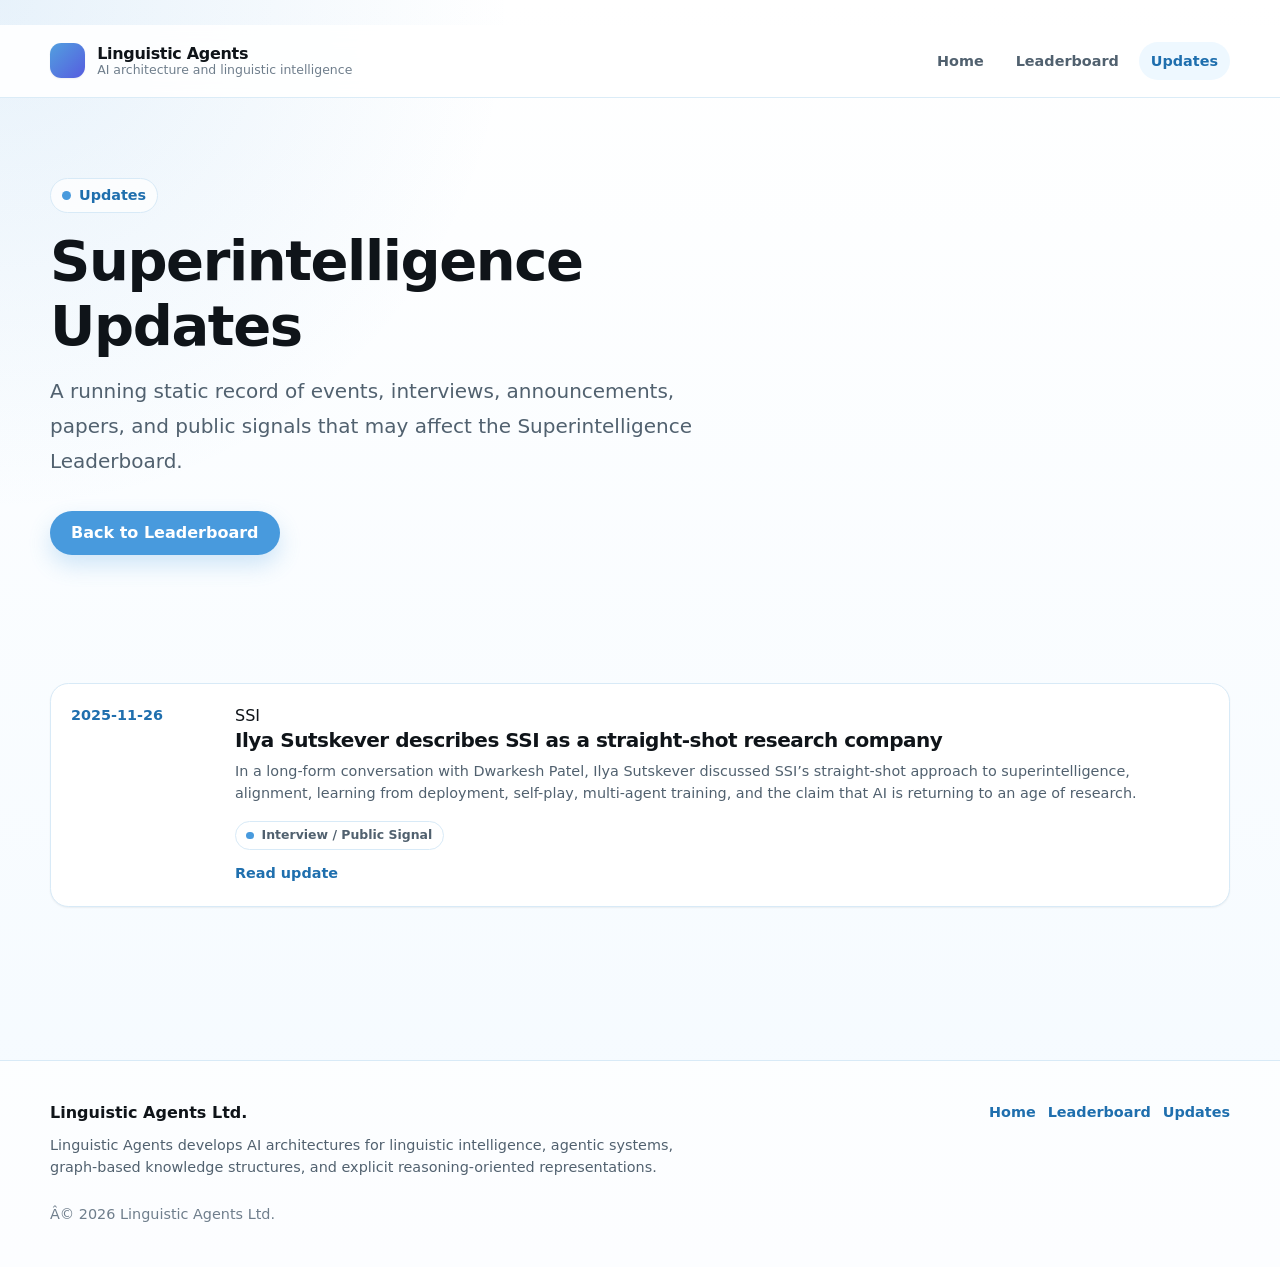
==== events/index.html @ d736c641 "Generate Superintelligence update pages" ====
﻿<!doctype html>
<html lang="en">
<head>
    <meta charset="utf-8">
  <meta name="viewport" content="width=device-width, initial-scale=1">
  <title>Superintelligence Updates | Linguistic Agents</title>
  <meta name="description" content="Updates that may affect the Superintelligence Leaderboard.">

  <link rel="stylesheet" href="../assets/css/tokens.css">
  <link rel="stylesheet" href="../assets/css/base.css">
  <link rel="stylesheet" href="../assets/css/components.css">
</head>
<body>
  <div class="la-page">
    ﻿<header class="la-site-header">
  <div class="la-wrap la-site-header-inner">
    <a class="la-brand" href="https://linguisticagents.com/" aria-label="Linguistic Agents home">
      <span class="la-brand-mark" aria-hidden="true"></span>
      <span class="la-brand-text">
        <span class="la-brand-name">Linguistic Agents</span>
        <span class="la-brand-subtitle">AI architecture and linguistic intelligence</span>
      </span>
    </a>

    <nav class="la-nav" aria-label="Main navigation">
      <a class="la-nav-link " href="https://linguisticagents.com/">Home</a>
      <a class="la-nav-link " href="https://linguisticagents.com/superintelligence-leaderboard.html">Leaderboard</a>
      <a class="la-nav-link la-nav-link-active" href="https://linguisticagents.com/events/">Updates</a>
    </nav>
  </div>
</header>


    <main>
      <section class="la-hero">
  <div class="la-wrap">
    <div class="la-kicker">
      <span class="la-kicker-dot" aria-hidden="true"></span>
      <span>Updates</span>
    </div>

    <h1 class="la-hero-title-wide">Superintelligence Updates</h1>

    <p class="la-hero-lede">
      A running static record of events, interviews, announcements, papers, and public signals
      that may affect the Superintelligence Leaderboard.
    </p>

    <div class="la-hero-actions">
      <a class="la-button la-button-primary" href="https://linguisticagents.com/superintelligence-leaderboard.html">
        Back to Leaderboard
      </a>
    </div>
  </div>
</section>

<section class="la-section">
  <div class="la-wrap">
    <div class="la-update-list">
      <article class="la-card lb-update-card la-update-card">
  <div>
    <div class="la-update-date">2025-11-26</div>
  </div>
  <div>
    <span class="lb-update-player">SSI</span>
    <h2 class="la-update-title">Ilya Sutskever describes SSI as a straight-shot research company</h2>
    <p class="la-update-summary">In a long-form conversation with Dwarkesh Patel, Ilya Sutskever discussed SSI’s straight-shot approach to superintelligence, alignment, learning from deployment, self-play, multi-agent training, and the claim that AI is returning to an age of research.</p>
    <div class="la-badge-row" style="margin-top: 1rem;">
      <span class="la-badge" data-accent="blue">Interview / Public Signal</span>
    </div>
    <a class="la-update-link" href="2025-11-26-ilya-sutskever-dwarkesh-ssi.html">Read update</a>
  </div>
</article>
    </div>
  </div>
</section>
    </main>

    ﻿<footer class="la-site-footer">
  <div class="la-wrap la-footer-inner">
    <div>
      <div class="la-footer-title">Linguistic Agents Ltd.</div>
      <p class="la-footer-text">
        Linguistic Agents develops AI architectures for linguistic intelligence,
        agentic systems, graph-based knowledge structures, and explicit reasoning-oriented
        representations.
      </p>
    </div>

    <div class="la-footer-links">
      <a href="https://linguisticagents.com/">Home</a>
      <a href="https://linguisticagents.com/superintelligence-leaderboard.html">Leaderboard</a>
      <a href="https://linguisticagents.com/events/">Updates</a>
    </div>
  </div>

  <div class="la-wrap" style="margin-top: 1.5rem;">
    <small class="la-soft">
      Â© <span data-current-year>2026</span> Linguistic Agents Ltd.
    </small>
  </div>
</footer>

  </div>

  <script src="../assets/js/site.js"></script>
</body>
</html>
---- assets/css/tokens.css ----
/* Linguistic Agents — Design Tokens
   Soft Blue Palette
   This file defines reusable colors, spacing, typography, borders, shadows,
   and small layout constants for the whole static site.
*/

:root {
  /* Core brand */
  --la-blue: #489add;
  --la-ink: #0f1419;

  /* Warm accents */
  --la-soft-orange: #dd8b48;
  --la-soft-yellow: #ddd648;
  --la-soft-red: #dd484f;

  /* Pink / raspberry */
  --la-raspberry: #dd489a;

  /* Green / cyan accents */
  --la-dynamic-green: #9add48;
  --la-cyan-lime-green: #48dd8b;
  --la-soft-cyan: #48ddd6;

  /* Blue / violet accents */
  --la-deep-blue: #484fdd;
  --la-soft-violet: #8c48dd;
  --la-violet: #8b48dd;

  /* Light surfaces */
  --la-page: #ffffff;
  --la-soft-blue-page: #f4faff;
  --la-card: #ffffff;
  --la-border: #d8eaf7;

  /* Derived text colors */
  --la-text: var(--la-ink);
  --la-text-muted: #51616f;
  --la-text-soft: #6f7e8c;

  /* Derived light surfaces */
  --la-blue-wash: #eef8ff;
  --la-cyan-wash: #eefdfc;
  --la-violet-wash: #f5f1ff;
  --la-orange-wash: #fff6ef;
  --la-green-wash: #f6ffed;
  --la-raspberry-wash: #fff0f7;
  --la-yellow-wash: #fffdec;
  --la-red-wash: #fff1f2;

  /* Interactive colors */
  --la-link: #1f6fae;
  --la-link-hover: var(--la-blue);
  --la-focus-ring: rgba(72, 154, 221, 0.35);

  /* Typography */
  --la-font-sans: Inter, ui-sans-serif, system-ui, -apple-system, BlinkMacSystemFont,
    "Segoe UI", Roboto, "Helvetica Neue", Arial, "Noto Sans", sans-serif;

  --la-font-serif: Georgia, "Times New Roman", serif;

  --la-font-mono: "SFMono-Regular", Consolas, "Liberation Mono", Menlo, monospace;

  /* Font sizes */
  --la-text-xs: 0.78rem;
  --la-text-sm: 0.9rem;
  --la-text-base: 1rem;
  --la-text-md: 1.08rem;
  --la-text-lg: 1.25rem;
  --la-text-xl: 1.55rem;
  --la-text-2xl: 2rem;
  --la-text-3xl: 2.75rem;
  --la-text-4xl: 3.5rem;

  /* Line heights */
  --la-leading-tight: 1.15;
  --la-leading-normal: 1.55;
  --la-leading-relaxed: 1.75;

  /* Font weights */
  --la-weight-regular: 400;
  --la-weight-medium: 500;
  --la-weight-semibold: 650;
  --la-weight-bold: 750;

  /* Spacing */
  --la-space-1: 0.25rem;
  --la-space-2: 0.5rem;
  --la-space-3: 0.75rem;
  --la-space-4: 1rem;
  --la-space-5: 1.25rem;
  --la-space-6: 1.5rem;
  --la-space-8: 2rem;
  --la-space-10: 2.5rem;
  --la-space-12: 3rem;
  --la-space-16: 4rem;
  --la-space-20: 5rem;

  /* Layout widths */
  --la-page-max: 1180px;
  --la-content-max: 820px;
  --la-narrow-max: 680px;

  /* Borders */
  --la-border-width: 1px;
  --la-border-strong: #b9d9ee;

  /* Radius */
  --la-radius-sm: 0.4rem;
  --la-radius-md: 0.75rem;
  --la-radius-lg: 1.15rem;
  --la-radius-xl: 1.5rem;
  --la-radius-pill: 999px;

  /* Shadows */
  --la-shadow-sm: 0 1px 2px rgba(15, 20, 25, 0.06);
  --la-shadow-md: 0 10px 28px rgba(15, 20, 25, 0.08);
  --la-shadow-lg: 0 18px 48px rgba(15, 20, 25, 0.11);

  /* Transitions */
  --la-transition-fast: 140ms ease;
  --la-transition-normal: 220ms ease;

  /* Header */
  --la-header-height: 72px;

  /* Z-index */
  --la-z-header: 20;
  --la-z-menu: 30;
}
---- assets/css/base.css ----
/* Linguistic Agents — Base Styles
   General page defaults shared by all static pages.
*/

*,
*::before,
*::after {
  box-sizing: border-box;
}

html {
  min-height: 100%;
  scroll-behavior: smooth;
}

body {
  min-height: 100%;
  margin: 0;
  background: var(--la-page);
  color: var(--la-text);
  font-family: var(--la-font-sans);
  font-size: var(--la-text-base);
  line-height: var(--la-leading-normal);
  text-rendering: optimizeLegibility;
  -webkit-font-smoothing: antialiased;
}

img,
svg,
video {
  max-width: 100%;
  height: auto;
  display: block;
}

a {
  color: var(--la-link);
  text-decoration: none;
  text-underline-offset: 0.18em;
  transition:
    color var(--la-transition-fast),
    background-color var(--la-transition-fast),
    border-color var(--la-transition-fast);
}

a:hover {
  color: var(--la-link-hover);
  text-decoration: underline;
}

a:focus-visible,
button:focus-visible,
input:focus-visible,
textarea:focus-visible,
select:focus-visible {
  outline: 3px solid var(--la-focus-ring);
  outline-offset: 3px;
}

button,
input,
textarea,
select {
  font: inherit;
}

button {
  cursor: pointer;
}

p {
  margin: 0 0 var(--la-space-4);
}

p:last-child {
  margin-bottom: 0;
}

h1,
h2,
h3,
h4,
h5,
h6 {
  margin: 0 0 var(--la-space-4);
  color: var(--la-ink);
  font-weight: var(--la-weight-bold);
  line-height: var(--la-leading-tight);
  letter-spacing: -0.025em;
}

h1 {
  font-size: clamp(2.35rem, 6vw, var(--la-text-4xl));
}

h2 {
  font-size: clamp(1.85rem, 4vw, var(--la-text-3xl));
}

h3 {
  font-size: clamp(1.35rem, 3vw, var(--la-text-2xl));
}

h4 {
  font-size: var(--la-text-xl);
}

ul,
ol {
  margin: 0 0 var(--la-space-4);
  padding-left: var(--la-space-6);
}

li + li {
  margin-top: var(--la-space-2);
}

strong {
  font-weight: var(--la-weight-bold);
}

small {
  font-size: var(--la-text-sm);
}

code {
  font-family: var(--la-font-mono);
  font-size: 0.94em;
  background: var(--la-blue-wash);
  border: var(--la-border-width) solid var(--la-border);
  border-radius: var(--la-radius-sm);
  padding: 0.08rem 0.28rem;
}

pre {
  overflow-x: auto;
  margin: 0 0 var(--la-space-6);
  padding: var(--la-space-4);
  background: var(--la-soft-blue-page);
  border: var(--la-border-width) solid var(--la-border);
  border-radius: var(--la-radius-md);
}

pre code {
  background: transparent;
  border: 0;
  padding: 0;
}

hr {
  border: 0;
  border-top: var(--la-border-width) solid var(--la-border);
  margin: var(--la-space-12) 0;
}

::selection {
  background: var(--la-blue);
  color: #ffffff;
}

.la-page {
  min-height: 100vh;
  background:
    radial-gradient(circle at top left, rgba(72, 154, 221, 0.13), transparent 32rem),
    linear-gradient(180deg, var(--la-page) 0%, var(--la-soft-blue-page) 100%);
}

.la-wrap {
  width: min(100% - 2rem, var(--la-page-max));
  margin-inline: auto;
}

.la-content {
  width: min(100% - 2rem, var(--la-content-max));
  margin-inline: auto;
}

.la-narrow {
  width: min(100% - 2rem, var(--la-narrow-max));
  margin-inline: auto;
}

.la-section {
  padding-block: var(--la-space-16);
}

.la-section-tight {
  padding-block: var(--la-space-10);
}

.la-muted {
  color: var(--la-text-muted);
}

.la-soft {
  color: var(--la-text-soft);
}

@media (max-width: 720px) {
  body {
    font-size: 0.97rem;
  }

  .la-section {
    padding-block: var(--la-space-10);
  }

  .la-section-tight {
    padding-block: var(--la-space-8);
  }
}
---- assets/css/components.css ----
/* Linguistic Agents — Shared Components
   Reusable visual components for Leaderboard, Event pages, and future site pages.
*/

/* Header */

.la-site-header {
  position: sticky;
  top: 0;
  z-index: var(--la-z-header);
  background: rgba(255, 255, 255, 0.88);
  border-bottom: var(--la-border-width) solid rgba(216, 234, 247, 0.9);
  backdrop-filter: blur(14px);
}

.la-site-header-inner {
  display: flex;
  align-items: center;
  justify-content: space-between;
  min-height: var(--la-header-height);
  gap: var(--la-space-6);
}

.la-brand {
  display: inline-flex;
  align-items: center;
  gap: var(--la-space-3);
  color: var(--la-ink);
  font-weight: var(--la-weight-bold);
  letter-spacing: -0.02em;
  text-decoration: none;
}

.la-brand:hover {
  color: var(--la-ink);
  text-decoration: none;
}

.la-brand-mark {
  width: 2.2rem;
  height: 2.2rem;
  border-radius: 0.7rem;
  background:
    linear-gradient(135deg, rgba(72, 154, 221, 0.95), rgba(72, 79, 221, 0.92));
  box-shadow: var(--la-shadow-sm);
}

.la-brand-text {
  display: grid;
  line-height: 1.1;
}

.la-brand-name {
  font-size: var(--la-text-base);
}

.la-brand-subtitle {
  color: var(--la-text-soft);
  font-size: var(--la-text-xs);
  font-weight: var(--la-weight-medium);
  letter-spacing: 0;
}

.la-nav {
  display: flex;
  align-items: center;
  gap: var(--la-space-2);
}

.la-nav-link {
  display: inline-flex;
  align-items: center;
  min-height: 2.4rem;
  padding: 0 var(--la-space-3);
  border-radius: var(--la-radius-pill);
  color: var(--la-text-muted);
  font-size: var(--la-text-sm);
  font-weight: var(--la-weight-semibold);
  text-decoration: none;
}

.la-nav-link:hover {
  background: var(--la-blue-wash);
  color: var(--la-link);
  text-decoration: none;
}

.la-nav-link-active {
  background: var(--la-blue-wash);
  color: var(--la-link);
}

/* Buttons */

.la-button {
  display: inline-flex;
  align-items: center;
  justify-content: center;
  gap: var(--la-space-2);
  min-height: 2.75rem;
  padding: 0 var(--la-space-5);
  border: var(--la-border-width) solid transparent;
  border-radius: var(--la-radius-pill);
  font-weight: var(--la-weight-bold);
  text-decoration: none;
  transition:
    transform var(--la-transition-fast),
    box-shadow var(--la-transition-fast),
    color var(--la-transition-fast),
    background-color var(--la-transition-fast),
    border-color var(--la-transition-fast);
}

.la-button:hover {
  transform: translateY(-1px);
  text-decoration: none;
}

.la-button-primary {
  background: var(--la-blue);
  color: #ffffff;
  box-shadow: 0 10px 22px rgba(72, 154, 221, 0.24);
}

.la-button-primary:hover {
  background: var(--la-link);
  color: #ffffff;
}

.la-button-secondary {
  background: #ffffff;
  color: var(--la-link);
  border-color: var(--la-border-strong);
}

.la-button-secondary:hover {
  background: var(--la-blue-wash);
  color: var(--la-link-hover);
}

/* Hero */

.la-hero {
  padding-block: var(--la-space-20) var(--la-space-16);
}

.la-hero-grid {
  display: grid;
  grid-template-columns: minmax(0, 1.25fr) minmax(280px, 0.75fr);
  gap: var(--la-space-10);
  align-items: center;
}

.la-kicker {
  display: inline-flex;
  align-items: center;
  gap: var(--la-space-2);
  margin-bottom: var(--la-space-4);
  padding: 0.35rem 0.7rem;
  border: var(--la-border-width) solid var(--la-border);
  border-radius: var(--la-radius-pill);
  background: rgba(255, 255, 255, 0.74);
  color: var(--la-link);
  font-size: var(--la-text-sm);
  font-weight: var(--la-weight-bold);
}

.la-kicker-dot {
  width: 0.55rem;
  height: 0.55rem;
  border-radius: var(--la-radius-pill);
  background: var(--la-blue);
}

.la-hero-title {
  max-width: 11ch;
  margin-bottom: var(--la-space-5);
}

.la-hero-title-wide {
  max-width: 14ch;
}

.la-hero-lede {
  max-width: 680px;
  color: var(--la-text-muted);
  font-size: clamp(1.08rem, 2vw, var(--la-text-lg));
  line-height: var(--la-leading-relaxed);
}

.la-hero-actions {
  display: flex;
  flex-wrap: wrap;
  gap: var(--la-space-3);
  margin-top: var(--la-space-8);
}

/* Panels and cards */

.la-panel {
  background: rgba(255, 255, 255, 0.78);
  border: var(--la-border-width) solid var(--la-border);
  border-radius: var(--la-radius-xl);
  box-shadow: var(--la-shadow-md);
}

.la-panel-padded {
  padding: var(--la-space-6);
}

.la-card {
  background: var(--la-card);
  border: var(--la-border-width) solid var(--la-border);
  border-radius: var(--la-radius-lg);
  box-shadow: var(--la-shadow-sm);
  transition:
    transform var(--la-transition-fast),
    box-shadow var(--la-transition-fast),
    border-color var(--la-transition-fast);
}

.la-card:hover {
  transform: translateY(-2px);
  border-color: var(--la-border-strong);
  box-shadow: var(--la-shadow-md);
}

.la-card-padded {
  padding: var(--la-space-5);
}

.la-card-title {
  margin-bottom: var(--la-space-2);
  font-size: var(--la-text-lg);
}

.la-card-meta {
  color: var(--la-text-soft);
  font-size: var(--la-text-sm);
  font-weight: var(--la-weight-medium);
}

.la-card-text {
  color: var(--la-text-muted);
}

/* Section headers */

.la-section-header {
  max-width: 760px;
  margin-bottom: var(--la-space-8);
}

.la-section-eyebrow {
  margin-bottom: var(--la-space-2);
  color: var(--la-link);
  font-size: var(--la-text-sm);
  font-weight: var(--la-weight-bold);
  letter-spacing: 0.08em;
  text-transform: uppercase;
}

.la-section-title {
  margin-bottom: var(--la-space-3);
}

.la-section-lede {
  color: var(--la-text-muted);
  font-size: var(--la-text-md);
  line-height: var(--la-leading-relaxed);
}

/* Leader cards */

.la-leader-grid {
  display: grid;
  grid-template-columns: repeat(3, minmax(0, 1fr));
  gap: var(--la-space-5);
}

.la-leader-card {
  position: relative;
  overflow: hidden;
  min-height: 100%;
  padding: var(--la-space-5);
}

.la-leader-card::before {
  content: "";
  position: absolute;
  inset: 0 auto 0 0;
  width: 0.35rem;
  background: var(--la-blue);
}

.la-leader-card[data-accent="blue"]::before {
  background: var(--la-blue);
}

.la-leader-card[data-accent="violet"]::before {
  background: var(--la-violet);
}

.la-leader-card[data-accent="orange"]::before {
  background: var(--la-soft-orange);
}

.la-leader-card[data-accent="green"]::before {
  background: var(--la-dynamic-green);
}

.la-leader-card[data-accent="cyan"]::before {
  background: var(--la-soft-cyan);
}

.la-leader-card[data-accent="raspberry"]::before {
  background: var(--la-raspberry);
}

.la-leader-number {
  display: inline-flex;
  align-items: center;
  justify-content: center;
  width: 2.05rem;
  height: 2.05rem;
  margin-bottom: var(--la-space-4);
  border-radius: var(--la-radius-pill);
  background: var(--la-blue-wash);
  color: var(--la-link);
  font-size: var(--la-text-sm);
  font-weight: var(--la-weight-bold);
}

.la-leader-name {
  margin-bottom: var(--la-space-2);
  font-size: var(--la-text-xl);
}

.la-leader-thesis {
  margin-bottom: var(--la-space-4);
  color: var(--la-text-muted);
}

.la-leader-note {
  color: var(--la-text-soft);
  font-size: var(--la-text-sm);
}

/* Badges */

.la-badge-row {
  display: flex;
  flex-wrap: wrap;
  gap: var(--la-space-2);
}

.la-badge {
  display: inline-flex;
  align-items: center;
  gap: var(--la-space-2);
  min-height: 1.85rem;
  padding: 0.18rem 0.65rem;
  border: var(--la-border-width) solid var(--la-border);
  border-radius: var(--la-radius-pill);
  background: #ffffff;
  color: var(--la-text-muted);
  font-size: var(--la-text-xs);
  font-weight: var(--la-weight-bold);
  line-height: 1;
}

.la-badge::before {
  content: "";
  width: 0.45rem;
  height: 0.45rem;
  border-radius: var(--la-radius-pill);
  background: var(--la-blue);
}

.la-badge[data-accent="blue"]::before {
  background: var(--la-blue);
}

.la-badge[data-accent="orange"]::before {
  background: var(--la-soft-orange);
}

.la-badge[data-accent="raspberry"]::before {
  background: var(--la-raspberry);
}

.la-badge[data-accent="green"]::before {
  background: var(--la-dynamic-green);
}

.la-badge[data-accent="cyan"]::before {
  background: var(--la-soft-cyan);
}

.la-badge[data-accent="deep-blue"]::before {
  background: var(--la-deep-blue);
}

.la-badge[data-accent="yellow"]::before {
  background: var(--la-soft-yellow);
}

.la-badge[data-accent="red"]::before {
  background: var(--la-soft-red);
}

.la-badge[data-accent="violet"]::before {
  background: var(--la-violet);
}

/* Criteria list */

.la-criteria-grid {
  display: grid;
  grid-template-columns: repeat(2, minmax(0, 1fr));
  gap: var(--la-space-4);
}

.la-criterion {
  padding: var(--la-space-5);
  border-left: 0.35rem solid var(--la-blue);
}

.la-criterion[data-accent="cyan"] {
  border-left-color: var(--la-soft-cyan);
}

.la-criterion[data-accent="violet"] {
  border-left-color: var(--la-violet);
}

.la-criterion[data-accent="orange"] {
  border-left-color: var(--la-soft-orange);
}

.la-criterion[data-accent="green"] {
  border-left-color: var(--la-dynamic-green);
}

.la-criterion[data-accent="raspberry"] {
  border-left-color: var(--la-raspberry);
}

.la-criterion-title {
  margin-bottom: var(--la-space-2);
  font-size: var(--la-text-lg);
}

.la-criterion-text {
  color: var(--la-text-muted);
  font-size: var(--la-text-sm);
}

/* Updates */

.la-update-list {
  display: grid;
  gap: var(--la-space-4);
}

.la-update-card {
  display: grid;
  grid-template-columns: 9rem minmax(0, 1fr);
  gap: var(--la-space-5);
  padding: var(--la-space-5);
}

.la-update-date {
  color: var(--la-link);
  font-size: var(--la-text-sm);
  font-weight: var(--la-weight-bold);
}

.la-update-title {
  margin-bottom: var(--la-space-2);
  font-size: var(--la-text-lg);
}

.la-update-summary {
  color: var(--la-text-muted);
  font-size: var(--la-text-sm);
}

.la-update-link {
  display: inline-flex;
  margin-top: var(--la-space-3);
  font-size: var(--la-text-sm);
  font-weight: var(--la-weight-bold);
}

/* Footer */

.la-site-footer {
  margin-top: var(--la-space-16);
  padding-block: var(--la-space-10);
  border-top: var(--la-border-width) solid var(--la-border);
  background: rgba(255, 255, 255, 0.72);
}

.la-footer-inner {
  display: flex;
  align-items: flex-start;
  justify-content: space-between;
  gap: var(--la-space-6);
}

.la-footer-title {
  margin-bottom: var(--la-space-2);
  font-weight: var(--la-weight-bold);
}

.la-footer-text {
  max-width: 42rem;
  color: var(--la-text-muted);
  font-size: var(--la-text-sm);
}

.la-footer-links {
  display: flex;
  flex-wrap: wrap;
  gap: var(--la-space-3);
  font-size: var(--la-text-sm);
  font-weight: var(--la-weight-semibold);
}

/* Responsive */

@media (max-width: 980px) {
  .la-hero-grid {
    grid-template-columns: 1fr;
  }

  .la-leader-grid {
    grid-template-columns: repeat(2, minmax(0, 1fr));
  }

  .la-criteria-grid {
    grid-template-columns: 1fr;
  }
}

@media (max-width: 720px) {
  .la-site-header-inner {
    align-items: flex-start;
    flex-direction: column;
    justify-content: center;
    padding-block: var(--la-space-4);
  }

  .la-nav {
    flex-wrap: wrap;
  }

  .la-hero {
    padding-block: var(--la-space-12);
  }

  .la-leader-grid {
    grid-template-columns: 1fr;
  }

  .la-update-card {
    grid-template-columns: 1fr;
  }

  .la-footer-inner {
    flex-direction: column;
  }
}
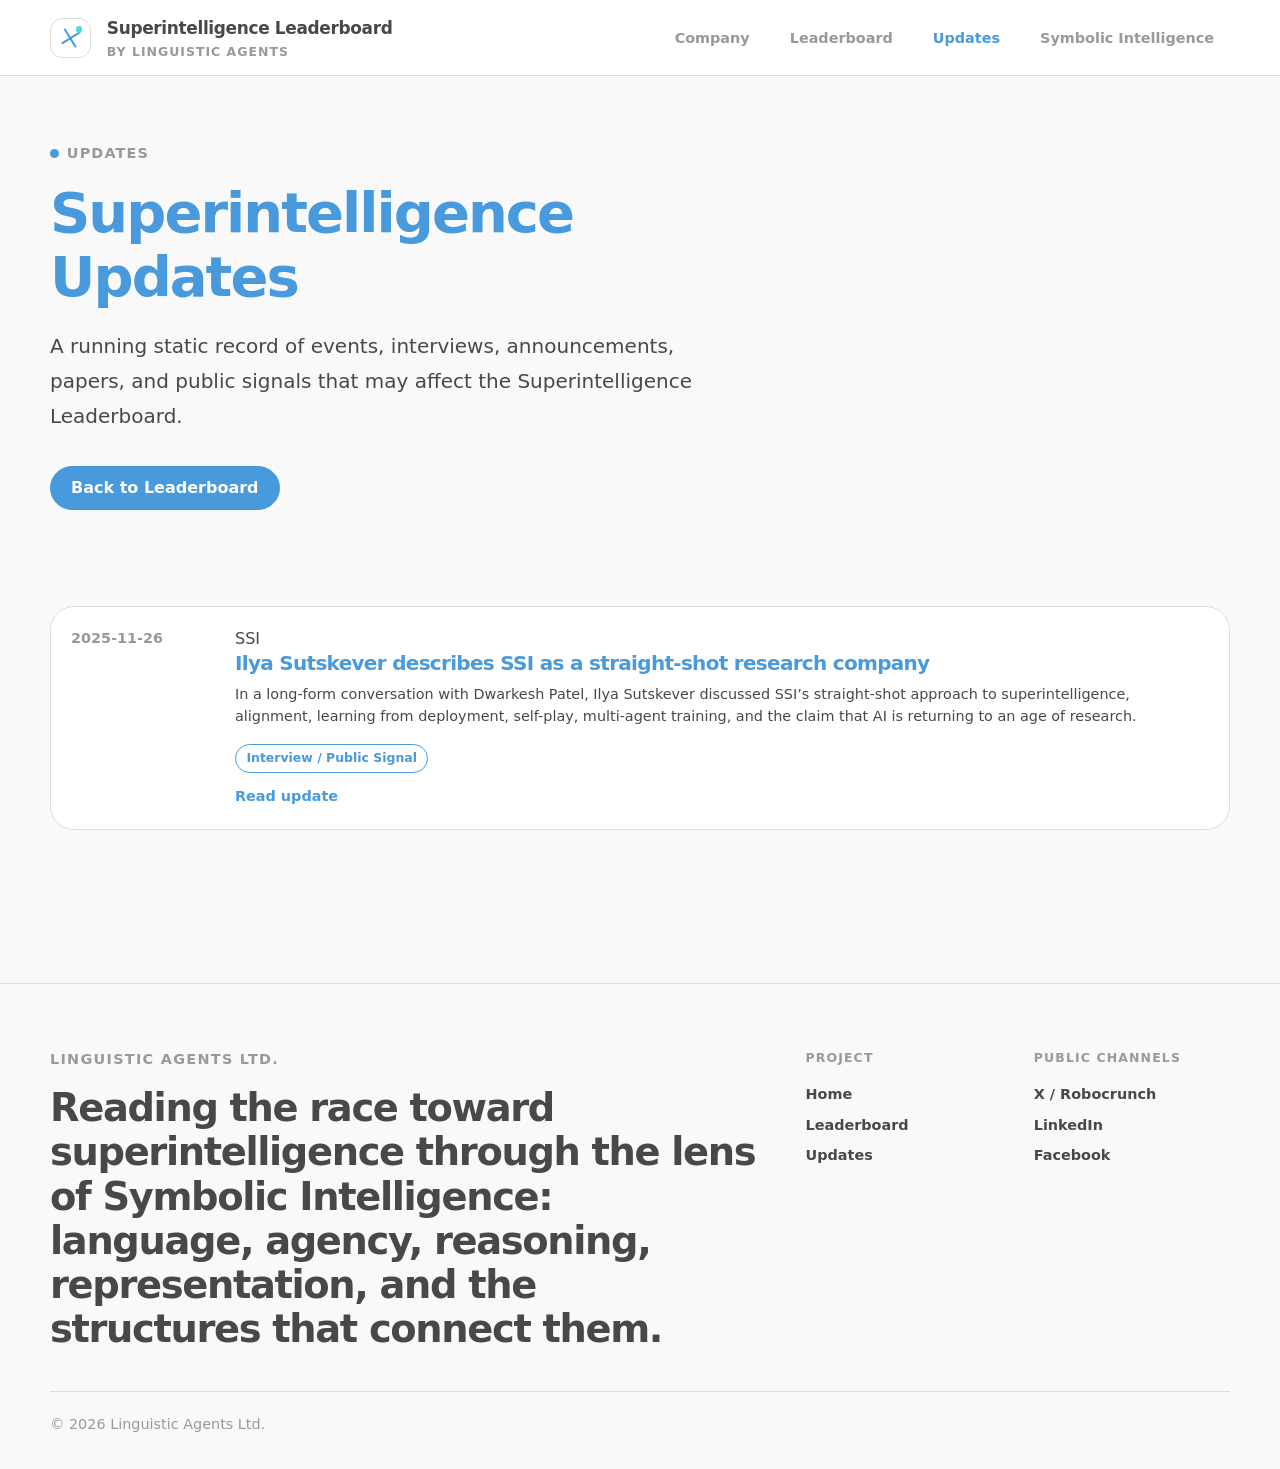
==== commit 266e2005: "Update Leaderboard mini-site" ====
--- a/events/index.html
+++ b/events/index.html
@@ -12,23 +12,28 @@
 </head>
 <body>
   <div class="la-page">
-    ﻿<header class="la-site-header">
-  <div class="la-wrap la-site-header-inner">
-    <a class="la-brand" href="https://linguisticagents.com/" aria-label="Linguistic Agents home">
-      <span class="la-brand-mark" aria-hidden="true"></span>
-      <span class="la-brand-text">
-        <span class="la-brand-name">Linguistic Agents</span>
-        <span class="la-brand-subtitle">AI architecture and linguistic intelligence</span>
+    ﻿<header class="la-topbar">
+  <div class="la-wrap la-topbar-inner">
+    <a class="la-topbar-brand" href="../index.html" aria-label="Superintelligence Leaderboard home">
+      <span class="la-topbar-mark" aria-hidden="true">
+        <span class="la-topbar-mark-dot"></span>
+      </span>
+
+      <span class="la-topbar-brand-text">
+        <span class="la-topbar-name">Superintelligence Leaderboard</span>
+        <span class="la-topbar-line">by Linguistic Agents</span>
       </span>
     </a>
 
-    <nav class="la-nav" aria-label="Main navigation">
-      <a class="la-nav-link " href="https://linguisticagents.com/">Home</a>
-      <a class="la-nav-link " href="https://linguisticagents.com/superintelligence-leaderboard.html">Leaderboard</a>
-      <a class="la-nav-link la-nav-link-active" href="https://linguisticagents.com/events/">Updates</a>
+    <nav class="la-topbar-nav" aria-label="Main navigation">
+      <a class="la-topbar-link" href="{{SITE_ROOT}}/index.html">Company</a>
+      <a class="la-topbar-link " href="../index.html">Leaderboard</a>
+      <a class="la-topbar-link la-nav-link-active" href="../events/index.html">Updates</a>
+      <a class="la-topbar-link" href="https://medium.com/cognitive-computing-and-linguistic-intelligence/a-layered-architecture-for-symbolic-superintelligence-4054e96190ec">Symbolic Intelligence</a>
     </nav>
   </div>
 </header>
+
 
 
     <main>
@@ -76,33 +81,43 @@
 </section>
     </main>
 
-    ﻿<footer class="la-site-footer">
-  <div class="la-wrap la-footer-inner">
-    <div>
-      <div class="la-footer-title">Linguistic Agents Ltd.</div>
-      <p class="la-footer-text">
-        Linguistic Agents develops AI architectures for linguistic intelligence,
-        agentic systems, graph-based knowledge structures, and explicit reasoning-oriented
-        representations.
+    ﻿<footer class="la-designed-footer">
+  <div class="la-wrap la-designed-footer-inner">
+    <div class="la-footer-main">
+      <div class="la-footer-kicker">Linguistic Agents Ltd.</div>
+
+      <p class="la-footer-statement">
+        Reading the race toward superintelligence through the lens of Symbolic Intelligence:
+        language, agency, reasoning, representation, and the structures that connect them.
       </p>
     </div>
 
-    <div class="la-footer-links">
-      <a href="https://linguisticagents.com/">Home</a>
-      <a href="https://linguisticagents.com/superintelligence-leaderboard.html">Leaderboard</a>
-      <a href="https://linguisticagents.com/events/">Updates</a>
+    <div class="la-footer-columns">
+      <div class="la-footer-column">
+        <div class="la-footer-heading">Project</div>
+        <a href="../index.html">Home</a>
+        <a href="../superintelligence-leaderboard.html">Leaderboard</a>
+        <a href="../events/index.html">Updates</a>
+      </div>
+
+      <div class="la-footer-column">
+        <div class="la-footer-heading">Public channels</div>
+        <a href="https://x.com/robocrunch">X / Robocrunch</a>
+        <a href="https://www.linkedin.com/company/598562">LinkedIn</a>
+        <a href="https://www.facebook.com/linguisticagents">Facebook</a>
+      </div>
     </div>
   </div>
 
-  <div class="la-wrap" style="margin-top: 1.5rem;">
-    <small class="la-soft">
-      Â© <span data-current-year>2026</span> Linguistic Agents Ltd.
-    </small>
+  <div class="la-wrap la-footer-bottom">
+    <small>© <span data-current-year>2026</span> Linguistic Agents Ltd.</small>
   </div>
 </footer>
 
+
   </div>
 
-  <script src="../assets/js/site.js"></script>
+  <script src="../site.js"></script>
 </body>
 </html>
+
--- a/assets/css/tokens.css
+++ b/assets/css/tokens.css
@@ -1,64 +1,55 @@
-/* Linguistic Agents — Design Tokens
-   Soft Blue Palette
-   This file defines reusable colors, spacing, typography, borders, shadows,
-   and small layout constants for the whole static site.
+/* Linguistic Agents — Official Palette Tokens
+   Soft Blue Palette + Primary Gray System
 */
 
 :root {
-  /* Core brand */
+  /* Primary gray system */
+  --la-gray-light: #dddddd;
+  --la-gray-mid: #999999;
+  --la-gray-dark: #484848;
+  --la-almost-white: #f9f9f9;
+
+  /* Official Soft Blue Palette */
   --la-blue: #489add;
-  --la-ink: #0f1419;
-
-  /* Warm accents */
   --la-soft-orange: #dd8b48;
-  --la-soft-yellow: #ddd648;
-  --la-soft-red: #dd484f;
-
-  /* Pink / raspberry */
   --la-raspberry: #dd489a;
-
-  /* Green / cyan accents */
   --la-dynamic-green: #9add48;
   --la-cyan-lime-green: #48dd8b;
   --la-soft-cyan: #48ddd6;
-
-  /* Blue / violet accents */
   --la-deep-blue: #484fdd;
+  --la-soft-yellow: #ddd648;
+  --la-soft-red: #dd484f;
   --la-soft-violet: #8c48dd;
   --la-violet: #8b48dd;
 
-  /* Light surfaces */
-  --la-page: #ffffff;
-  --la-soft-blue-page: #f4faff;
-  --la-card: #ffffff;
-  --la-border: #d8eaf7;
+  /* Additional dark palette color, not default body text */
+  --la-ink: #0f1419;
 
-  /* Derived text colors */
-  --la-text: var(--la-ink);
-  --la-text-muted: #51616f;
-  --la-text-soft: #6f7e8c;
+  /* Neutral */
+  --la-white: #ffffff;
 
-  /* Derived light surfaces */
-  --la-blue-wash: #eef8ff;
-  --la-cyan-wash: #eefdfc;
-  --la-violet-wash: #f5f1ff;
-  --la-orange-wash: #fff6ef;
-  --la-green-wash: #f6ffed;
-  --la-raspberry-wash: #fff0f7;
-  --la-yellow-wash: #fffdec;
-  --la-red-wash: #fff1f2;
+  /* Semantic aliases */
+  --la-page: var(--la-almost-white);
+  --la-card: var(--la-white);
 
-  /* Interactive colors */
-  --la-link: #1f6fae;
-  --la-link-hover: var(--la-blue);
-  --la-focus-ring: rgba(72, 154, 221, 0.35);
+  --la-heading: var(--la-gray-dark);
+  --la-text: var(--la-gray-dark);
+  --la-text-muted: var(--la-gray-mid);
+  --la-text-soft: var(--la-gray-mid);
+
+  --la-link: var(--la-blue);
+  --la-link-hover: var(--la-deep-blue);
+
+  --la-border: var(--la-gray-light);
+  --la-border-strong: var(--la-blue);
+
+  --la-focus-ring: var(--la-soft-cyan);
 
   /* Typography */
   --la-font-sans: Inter, ui-sans-serif, system-ui, -apple-system, BlinkMacSystemFont,
     "Segoe UI", Roboto, "Helvetica Neue", Arial, "Noto Sans", sans-serif;
 
   --la-font-serif: Georgia, "Times New Roman", serif;
-
   --la-font-mono: "SFMono-Regular", Consolas, "Liberation Mono", Menlo, monospace;
 
   /* Font sizes */
@@ -96,33 +87,30 @@
   --la-space-16: 4rem;
   --la-space-20: 5rem;
 
-  /* Layout widths */
+  /* Layout */
   --la-page-max: 1180px;
   --la-content-max: 820px;
   --la-narrow-max: 680px;
 
-  /* Borders */
+  /* Borders and radius */
   --la-border-width: 1px;
-  --la-border-strong: #b9d9ee;
-
-  /* Radius */
   --la-radius-sm: 0.4rem;
   --la-radius-md: 0.75rem;
   --la-radius-lg: 1.15rem;
   --la-radius-xl: 1.5rem;
   --la-radius-pill: 999px;
 
-  /* Shadows */
-  --la-shadow-sm: 0 1px 2px rgba(15, 20, 25, 0.06);
-  --la-shadow-md: 0 10px 28px rgba(15, 20, 25, 0.08);
-  --la-shadow-lg: 0 18px 48px rgba(15, 20, 25, 0.11);
+  /* Calm shadows: use only when truly needed */
+  --la-shadow-sm: none;
+  --la-shadow-md: none;
+  --la-shadow-lg: none;
 
   /* Transitions */
   --la-transition-fast: 140ms ease;
   --la-transition-normal: 220ms ease;
 
   /* Header */
-  --la-header-height: 72px;
+  --la-header-height: 76px;
 
   /* Z-index */
   --la-z-header: 20;
--- a/assets/css/base.css
+++ b/assets/css/base.css
@@ -1,6 +1,7 @@
 /* Linguistic Agents — Base Styles
    General page defaults shared by all static pages.
 */
+
 
 *,
 *::before,
@@ -28,19 +29,15 @@
 img,
 svg,
 video {
+  display: block;
   max-width: 100%;
   height: auto;
-  display: block;
 }
 
 a {
   color: var(--la-link);
   text-decoration: none;
   text-underline-offset: 0.18em;
-  transition:
-    color var(--la-transition-fast),
-    background-color var(--la-transition-fast),
-    border-color var(--la-transition-fast);
 }
 
 a:hover {
@@ -64,10 +61,6 @@
   font: inherit;
 }
 
-button {
-  cursor: pointer;
-}
-
 p {
   margin: 0 0 var(--la-space-4);
 }
@@ -83,14 +76,14 @@
 h5,
 h6 {
   margin: 0 0 var(--la-space-4);
-  color: var(--la-ink);
+  color: var(--la-heading);
   font-weight: var(--la-weight-bold);
   line-height: var(--la-leading-tight);
-  letter-spacing: -0.025em;
+  letter-spacing: -0.035em;
 }
 
 h1 {
-  font-size: clamp(2.35rem, 6vw, var(--la-text-4xl));
+  font-size: clamp(2.4rem, 6vw, var(--la-text-4xl));
 }
 
 h2 {
@@ -99,10 +92,6 @@
 
 h3 {
   font-size: clamp(1.35rem, 3vw, var(--la-text-2xl));
-}
-
-h4 {
-  font-size: var(--la-text-xl);
 }
 
 ul,
@@ -125,26 +114,7 @@
 
 code {
   font-family: var(--la-font-mono);
-  font-size: 0.94em;
-  background: var(--la-blue-wash);
-  border: var(--la-border-width) solid var(--la-border);
-  border-radius: var(--la-radius-sm);
-  padding: 0.08rem 0.28rem;
-}
-
-pre {
-  overflow-x: auto;
-  margin: 0 0 var(--la-space-6);
-  padding: var(--la-space-4);
-  background: var(--la-soft-blue-page);
-  border: var(--la-border-width) solid var(--la-border);
-  border-radius: var(--la-radius-md);
-}
-
-pre code {
-  background: transparent;
-  border: 0;
-  padding: 0;
+  color: var(--la-deep-blue);
 }
 
 hr {
@@ -154,15 +124,13 @@
 }
 
 ::selection {
-  background: var(--la-blue);
-  color: #ffffff;
+  background: var(--la-soft-cyan);
+  color: var(--la-deep-blue);
 }
 
 .la-page {
   min-height: 100vh;
-  background:
-    radial-gradient(circle at top left, rgba(72, 154, 221, 0.13), transparent 32rem),
-    linear-gradient(180deg, var(--la-page) 0%, var(--la-soft-blue-page) 100%);
+  background: var(--la-page);
 }
 
 .la-wrap {
@@ -188,12 +156,9 @@
   padding-block: var(--la-space-10);
 }
 
-.la-muted {
+.la-muted,
+.la-soft {
   color: var(--la-text-muted);
-}
-
-.la-soft {
-  color: var(--la-text-soft);
 }
 
 @media (max-width: 720px) {
@@ -208,5 +173,4 @@
   .la-section-tight {
     padding-block: var(--la-space-8);
   }
-}
-
+}
--- a/assets/css/components.css
+++ b/assets/css/components.css
@@ -1,93 +1,144 @@
 /* Linguistic Agents — Shared Components
-   Reusable visual components for Leaderboard, Event pages, and future site pages.
+   Clean calm design.
+   No gradients. No rgba. No shadows. No invented colors.
+   Uses only official palette tokens, gray system, white, and almost-white.
 */
 
+
+main {
+  padding-top: var(--la-header-height);
+}
+
+/* Page shell */
+
+.la-page {
+  min-height: 100vh;
+  background: var(--la-almost-white);
+}
+
 /* Header */
 
-.la-site-header {
-  position: sticky;
+.la-topbar {
+  position: fixed;
   top: 0;
+  left: 0;
+  right: 0;
   z-index: var(--la-z-header);
-  background: rgba(255, 255, 255, 0.88);
-  border-bottom: var(--la-border-width) solid rgba(216, 234, 247, 0.9);
-  backdrop-filter: blur(14px);
-}
-
-.la-site-header-inner {
+  height: var(--la-header-height);
+  background: var(--la-white);
+  border-bottom: var(--la-border-width) solid var(--la-gray-light);
+}
+
+.la-topbar-inner {
   display: flex;
   align-items: center;
   justify-content: space-between;
+  height: var(--la-header-height);
   min-height: var(--la-header-height);
-  gap: var(--la-space-6);
-}
-
-.la-brand {
+  gap: var(--la-space-8);
+}
+
+.la-topbar-brand {
   display: inline-flex;
   align-items: center;
-  gap: var(--la-space-3);
-  color: var(--la-ink);
+  gap: var(--la-space-4);
+  color: var(--la-gray-dark);
+  text-decoration: none;
+}
+
+.la-topbar-brand:hover {
+  color: var(--la-gray-dark);
+  text-decoration: none;
+}
+
+.la-topbar-mark {
+  position: relative;
+  display: grid;
+  place-items: center;
+  width: 2.55rem;
+  height: 2.55rem;
+  border: var(--la-border-width) solid var(--la-gray-light);
+  border-radius: var(--la-radius-md);
+  background: var(--la-white);
+}
+
+.la-topbar-mark::before,
+.la-topbar-mark::after {
+  content: "";
+  position: absolute;
+  border-radius: var(--la-radius-pill);
+  background: var(--la-blue);
+}
+
+.la-topbar-mark::before {
+  width: 1.35rem;
+  height: 0.15rem;
+  transform: rotate(-32deg);
+}
+
+.la-topbar-mark::after {
+  width: 0.15rem;
+  height: 1.35rem;
+  transform: rotate(-32deg);
+}
+
+.la-topbar-mark-dot {
+  position: absolute;
+  right: 0.48rem;
+  top: 0.48rem;
+  width: 0.4rem;
+  height: 0.4rem;
+  border-radius: var(--la-radius-pill);
+  background: var(--la-soft-cyan);
+}
+
+.la-topbar-brand-text {
+  display: grid;
+  gap: 0.08rem;
+}
+
+.la-topbar-name {
+  color: var(--la-gray-dark);
+  font-size: 1.06rem;
   font-weight: var(--la-weight-bold);
   letter-spacing: -0.02em;
+}
+
+.la-topbar-line {
+  color: var(--la-gray-mid);
+  font-size: var(--la-text-xs);
+  font-weight: var(--la-weight-semibold);
+  letter-spacing: 0.08em;
+  text-transform: uppercase;
+}
+
+.la-topbar-nav {
+  display: flex;
+  align-items: center;
+  justify-content: flex-end;
+  gap: var(--la-space-2);
+}
+
+.la-topbar-link {
+  display: inline-flex;
+  align-items: center;
+  min-height: 2.35rem;
+  padding: 0 var(--la-space-4);
+  border-radius: var(--la-radius-pill);
+  color: var(--la-gray-mid);
+  font-size: var(--la-text-sm);
+  font-weight: var(--la-weight-bold);
   text-decoration: none;
 }
 
-.la-brand:hover {
-  color: var(--la-ink);
+.la-topbar-link:hover {
+  color: var(--la-blue);
   text-decoration: none;
 }
 
-.la-brand-mark {
-  width: 2.2rem;
-  height: 2.2rem;
-  border-radius: 0.7rem;
-  background:
-    linear-gradient(135deg, rgba(72, 154, 221, 0.95), rgba(72, 79, 221, 0.92));
-  box-shadow: var(--la-shadow-sm);
-}
-
-.la-brand-text {
-  display: grid;
-  line-height: 1.1;
-}
-
-.la-brand-name {
-  font-size: var(--la-text-base);
-}
-
-.la-brand-subtitle {
-  color: var(--la-text-soft);
-  font-size: var(--la-text-xs);
-  font-weight: var(--la-weight-medium);
-  letter-spacing: 0;
-}
-
-.la-nav {
-  display: flex;
-  align-items: center;
-  gap: var(--la-space-2);
-}
-
-.la-nav-link {
-  display: inline-flex;
-  align-items: center;
-  min-height: 2.4rem;
-  padding: 0 var(--la-space-3);
-  border-radius: var(--la-radius-pill);
-  color: var(--la-text-muted);
-  font-size: var(--la-text-sm);
-  font-weight: var(--la-weight-semibold);
-  text-decoration: none;
-}
-
-.la-nav-link:hover {
-  background: var(--la-blue-wash);
-  color: var(--la-link);
-  text-decoration: none;
-}
-
-.la-nav-link-active {
-  background: var(--la-blue-wash);
-  color: var(--la-link);
+.la-topbar-link.la-nav-link-active {
+  color: var(--la-blue);
+  background: var(--la-white);
 }
 
 /* Buttons */
@@ -99,54 +150,71 @@
   gap: var(--la-space-2);
   min-height: 2.75rem;
   padding: 0 var(--la-space-5);
-  border: var(--la-border-width) solid transparent;
+  border: var(--la-border-width) solid var(--la-blue);
   border-radius: var(--la-radius-pill);
   font-weight: var(--la-weight-bold);
   text-decoration: none;
-  transition:
-    transform var(--la-transition-fast),
-    box-shadow var(--la-transition-fast),
-    color var(--la-transition-fast),
-    background-color var(--la-transition-fast),
-    border-color var(--la-transition-fast);
 }
 
 .la-button:hover {
-  transform: translateY(-1px);
   text-decoration: none;
 }
 
 .la-button-primary {
   background: var(--la-blue);
-  color: #ffffff;
-  box-shadow: 0 10px 22px rgba(72, 154, 221, 0.24);
+  color: var(--la-white);
 }
 
 .la-button-primary:hover {
-  background: var(--la-link);
-  color: #ffffff;
+  background: var(--la-white);
+  color: var(--la-blue);
 }
 
 .la-button-secondary {
-  background: #ffffff;
-  color: var(--la-link);
-  border-color: var(--la-border-strong);
+  background: var(--la-white);
+  color: var(--la-blue);
 }
 
 .la-button-secondary:hover {
-  background: var(--la-blue-wash);
-  color: var(--la-link-hover);
-}
-
-/* Hero */
+  background: var(--la-blue);
+  color: var(--la-white);
+}
+
+/* Generic panels and cards */
+
+.la-card,
+.la-panel {
+  background: var(--la-white);
+  border: var(--la-border-width) solid var(--la-gray-light);
+  border-radius: var(--la-radius-xl);
+}
+
+.la-card-padded,
+.la-panel-padded {
+  padding: var(--la-space-6);
+}
+
+.la-card-title {
+  margin-bottom: var(--la-space-3);
+  color: var(--la-blue);
+  font-size: var(--la-text-lg);
+}
+
+.la-card-meta,
+.la-card-text {
+  color: var(--la-gray-dark);
+}
+
+/* Generic hero/page intro used by event pages and leaderboard */
 
 .la-hero {
-  padding-block: var(--la-space-20) var(--la-space-16);
+  padding-block: var(--la-space-10) var(--la-space-8);
+  background: var(--la-almost-white);
 }
 
 .la-hero-grid {
   display: grid;
-  grid-template-columns: minmax(0, 1.25fr) minmax(280px, 0.75fr);
+  grid-template-columns: minmax(0, 1.15fr) minmax(280px, 0.85fr);
   gap: var(--la-space-10);
   align-items: center;
 }
@@ -156,13 +224,11 @@
   align-items: center;
   gap: var(--la-space-2);
   margin-bottom: var(--la-space-4);
-  padding: 0.35rem 0.7rem;
-  border: var(--la-border-width) solid var(--la-border);
-  border-radius: var(--la-radius-pill);
-  background: rgba(255, 255, 255, 0.74);
-  color: var(--la-link);
-  font-size: var(--la-text-sm);
-  font-weight: var(--la-weight-bold);
+  color: var(--la-gray-mid);
+  font-size: var(--la-text-sm);
+  font-weight: var(--la-weight-bold);
+  letter-spacing: 0.08em;
+  text-transform: uppercase;
 }
 
 .la-kicker-dot {
@@ -175,15 +241,18 @@
 .la-hero-title {
   max-width: 11ch;
   margin-bottom: var(--la-space-5);
+  color: var(--la-blue);
 }
 
 .la-hero-title-wide {
   max-width: 14ch;
+  margin-bottom: var(--la-space-5);
+  color: var(--la-blue);
 }
 
 .la-hero-lede {
-  max-width: 680px;
-  color: var(--la-text-muted);
+  max-width: 700px;
+  color: var(--la-gray-dark);
   font-size: clamp(1.08rem, 2vw, var(--la-text-lg));
   line-height: var(--la-leading-relaxed);
 }
@@ -195,55 +264,6 @@
   margin-top: var(--la-space-8);
 }
 
-/* Panels and cards */
-
-.la-panel {
-  background: rgba(255, 255, 255, 0.78);
-  border: var(--la-border-width) solid var(--la-border);
-  border-radius: var(--la-radius-xl);
-  box-shadow: var(--la-shadow-md);
-}
-
-.la-panel-padded {
-  padding: var(--la-space-6);
-}
-
-.la-card {
-  background: var(--la-card);
-  border: var(--la-border-width) solid var(--la-border);
-  border-radius: var(--la-radius-lg);
-  box-shadow: var(--la-shadow-sm);
-  transition:
-    transform var(--la-transition-fast),
-    box-shadow var(--la-transition-fast),
-    border-color var(--la-transition-fast);
-}
-
-.la-card:hover {
-  transform: translateY(-2px);
-  border-color: var(--la-border-strong);
-  box-shadow: var(--la-shadow-md);
-}
-
-.la-card-padded {
-  padding: var(--la-space-5);
-}
-
-.la-card-title {
-  margin-bottom: var(--la-space-2);
-  font-size: var(--la-text-lg);
-}
-
-.la-card-meta {
-  color: var(--la-text-soft);
-  font-size: var(--la-text-sm);
-  font-weight: var(--la-weight-medium);
-}
-
-.la-card-text {
-  color: var(--la-text-muted);
-}
-
 /* Section headers */
 
 .la-section-header {
@@ -253,7 +273,7 @@
 
 .la-section-eyebrow {
   margin-bottom: var(--la-space-2);
-  color: var(--la-link);
+  color: var(--la-gray-mid);
   font-size: var(--la-text-sm);
   font-weight: var(--la-weight-bold);
   letter-spacing: 0.08em;
@@ -262,10 +282,11 @@
 
 .la-section-title {
   margin-bottom: var(--la-space-3);
+  color: var(--la-blue);
 }
 
 .la-section-lede {
-  color: var(--la-text-muted);
+  color: var(--la-gray-dark);
   font-size: var(--la-text-md);
   line-height: var(--la-leading-relaxed);
 }
@@ -280,41 +301,33 @@
 
 .la-leader-card {
   position: relative;
-  overflow: hidden;
   min-height: 100%;
   padding: var(--la-space-5);
-}
-
-.la-leader-card::before {
-  content: "";
-  position: absolute;
-  inset: 0 auto 0 0;
-  width: 0.35rem;
-  background: var(--la-blue);
-}
-
-.la-leader-card[data-accent="blue"]::before {
-  background: var(--la-blue);
-}
-
-.la-leader-card[data-accent="violet"]::before {
-  background: var(--la-violet);
-}
-
-.la-leader-card[data-accent="orange"]::before {
-  background: var(--la-soft-orange);
-}
-
-.la-leader-card[data-accent="green"]::before {
-  background: var(--la-dynamic-green);
-}
-
-.la-leader-card[data-accent="cyan"]::before {
-  background: var(--la-soft-cyan);
-}
-
-.la-leader-card[data-accent="raspberry"]::before {
-  background: var(--la-raspberry);
+  border-left-width: 0.45rem;
+}
+
+.la-leader-card[data-accent="blue"] {
+  border-left-color: var(--la-blue);
+}
+
+.la-leader-card[data-accent="violet"] {
+  border-left-color: var(--la-violet);
+}
+
+.la-leader-card[data-accent="orange"] {
+  border-left-color: var(--la-soft-orange);
+}
+
+.la-leader-card[data-accent="green"] {
+  border-left-color: var(--la-dynamic-green);
+}
+
+.la-leader-card[data-accent="cyan"] {
+  border-left-color: var(--la-soft-cyan);
+}
+
+.la-leader-card[data-accent="raspberry"] {
+  border-left-color: var(--la-raspberry);
 }
 
 .la-leader-number {
@@ -324,25 +337,25 @@
   width: 2.05rem;
   height: 2.05rem;
   margin-bottom: var(--la-space-4);
+  border: var(--la-border-width) solid var(--la-gray-light);
   border-radius: var(--la-radius-pill);
-  background: var(--la-blue-wash);
-  color: var(--la-link);
+  color: var(--la-gray-mid);
   font-size: var(--la-text-sm);
   font-weight: var(--la-weight-bold);
 }
 
 .la-leader-name {
   margin-bottom: var(--la-space-2);
+  color: var(--la-blue);
   font-size: var(--la-text-xl);
 }
 
-.la-leader-thesis {
-  margin-bottom: var(--la-space-4);
-  color: var(--la-text-muted);
-}
-
+.la-leader-thesis,
 .la-leader-note {
-  color: var(--la-text-soft);
+  color: var(--la-gray-dark);
+}
+
+.la-leader-note {
   font-size: var(--la-text-sm);
 }
 
@@ -357,63 +370,63 @@
 .la-badge {
   display: inline-flex;
   align-items: center;
-  gap: var(--la-space-2);
   min-height: 1.85rem;
   padding: 0.18rem 0.65rem;
-  border: var(--la-border-width) solid var(--la-border);
+  border: var(--la-border-width) solid var(--la-gray-light);
   border-radius: var(--la-radius-pill);
-  background: #ffffff;
-  color: var(--la-text-muted);
+  background: var(--la-white);
+  color: var(--la-gray-dark);
   font-size: var(--la-text-xs);
   font-weight: var(--la-weight-bold);
   line-height: 1;
 }
 
-.la-badge::before {
-  content: "";
-  width: 0.45rem;
-  height: 0.45rem;
-  border-radius: var(--la-radius-pill);
-  background: var(--la-blue);
-}
-
-.la-badge[data-accent="blue"]::before {
-  background: var(--la-blue);
-}
-
-.la-badge[data-accent="orange"]::before {
-  background: var(--la-soft-orange);
-}
-
-.la-badge[data-accent="raspberry"]::before {
-  background: var(--la-raspberry);
-}
-
-.la-badge[data-accent="green"]::before {
-  background: var(--la-dynamic-green);
-}
-
-.la-badge[data-accent="cyan"]::before {
-  background: var(--la-soft-cyan);
-}
-
-.la-badge[data-accent="deep-blue"]::before {
-  background: var(--la-deep-blue);
-}
-
-.la-badge[data-accent="yellow"]::before {
-  background: var(--la-soft-yellow);
-}
-
-.la-badge[data-accent="red"]::before {
-  background: var(--la-soft-red);
-}
-
-.la-badge[data-accent="violet"]::before {
-  background: var(--la-violet);
-}
-
-/* Criteria list */
+.la-badge[data-accent="blue"] {
+  border-color: var(--la-blue);
+  color: var(--la-blue);
+}
+
+.la-badge[data-accent="orange"] {
+  border-color: var(--la-soft-orange);
+  color: var(--la-soft-orange);
+}
+
+.la-badge[data-accent="raspberry"] {
+  border-color: var(--la-raspberry);
+  color: var(--la-raspberry);
+}
+
+.la-badge[data-accent="green"] {
+  border-color: var(--la-dynamic-green);
+  color: var(--la-dynamic-green);
+}
+
+.la-badge[data-accent="cyan"] {
+  border-color: var(--la-soft-cyan);
+  color: var(--la-soft-cyan);
+}
+
+.la-badge[data-accent="deep-blue"] {
+  border-color: var(--la-deep-blue);
+  color: var(--la-deep-blue);
+}
+
+.la-badge[data-accent="yellow"] {
+  border-color: var(--la-soft-yellow);
+  color: var(--la-soft-yellow);
+}
+
+.la-badge[data-accent="red"] {
+  border-color: var(--la-soft-red);
+  color: var(--la-soft-red);
+}
+
+.la-badge[data-accent="violet"] {
+  border-color: var(--la-violet);
+  color: var(--la-violet);
+}
+
+/* Criteria */
 
 .la-criteria-grid {
   display: grid;
@@ -423,7 +436,7 @@
 
 .la-criterion {
   padding: var(--la-space-5);
-  border-left: 0.35rem solid var(--la-blue);
+  border-left-width: 0.45rem;
 }
 
 .la-criterion[data-accent="cyan"] {
@@ -448,11 +461,12 @@
 
 .la-criterion-title {
   margin-bottom: var(--la-space-2);
+  color: var(--la-blue);
   font-size: var(--la-text-lg);
 }
 
 .la-criterion-text {
-  color: var(--la-text-muted);
+  color: var(--la-gray-dark);
   font-size: var(--la-text-sm);
 }
 
@@ -471,61 +485,100 @@
 }
 
 .la-update-date {
-  color: var(--la-link);
+  color: var(--la-gray-mid);
   font-size: var(--la-text-sm);
   font-weight: var(--la-weight-bold);
 }
 
 .la-update-title {
   margin-bottom: var(--la-space-2);
+  color: var(--la-blue);
   font-size: var(--la-text-lg);
 }
 
 .la-update-summary {
-  color: var(--la-text-muted);
+  color: var(--la-gray-dark);
   font-size: var(--la-text-sm);
 }
 
 .la-update-link {
   display: inline-flex;
   margin-top: var(--la-space-3);
+  color: var(--la-blue);
   font-size: var(--la-text-sm);
   font-weight: var(--la-weight-bold);
 }
 
 /* Footer */
 
-.la-site-footer {
+.la-designed-footer {
   margin-top: var(--la-space-16);
-  padding-block: var(--la-space-10);
-  border-top: var(--la-border-width) solid var(--la-border);
-  background: rgba(255, 255, 255, 0.72);
-}
-
-.la-footer-inner {
-  display: flex;
-  align-items: flex-start;
-  justify-content: space-between;
-  gap: var(--la-space-6);
-}
-
-.la-footer-title {
+  padding-block: var(--la-space-16) var(--la-space-8);
+  background: var(--la-almost-white);
+  border-top: var(--la-border-width) solid var(--la-gray-light);
+}
+
+.la-designed-footer-inner {
+  display: grid;
+  grid-template-columns: minmax(0, 1.25fr) minmax(280px, 0.75fr);
+  gap: var(--la-space-12);
+  align-items: start;
+}
+
+.la-footer-kicker {
+  margin-bottom: var(--la-space-4);
+  color: var(--la-gray-mid);
+  font-size: var(--la-text-sm);
+  font-weight: var(--la-weight-bold);
+  letter-spacing: 0.09em;
+  text-transform: uppercase;
+}
+
+.la-footer-statement {
+  max-width: 760px;
+  margin: 0;
+  color: var(--la-gray-dark);
+  font-size: clamp(1.5rem, 3vw, 2.4rem);
+  font-weight: var(--la-weight-bold);
+  line-height: 1.15;
+  letter-spacing: -0.035em;
+}
+
+.la-footer-columns {
+  display: grid;
+  grid-template-columns: repeat(2, minmax(0, 1fr));
+  gap: var(--la-space-8);
+}
+
+.la-footer-column {
+  display: grid;
+  gap: var(--la-space-2);
+}
+
+.la-footer-heading {
   margin-bottom: var(--la-space-2);
-  font-weight: var(--la-weight-bold);
-}
-
-.la-footer-text {
-  max-width: 42rem;
-  color: var(--la-text-muted);
-  font-size: var(--la-text-sm);
-}
-
-.la-footer-links {
-  display: flex;
-  flex-wrap: wrap;
-  gap: var(--la-space-3);
+  color: var(--la-gray-mid);
+  font-size: var(--la-text-xs);
+  font-weight: var(--la-weight-bold);
+  letter-spacing: 0.09em;
+  text-transform: uppercase;
+}
+
+.la-footer-column a {
+  color: var(--la-gray-dark);
   font-size: var(--la-text-sm);
   font-weight: var(--la-weight-semibold);
+}
+
+.la-footer-column a:hover {
+  color: var(--la-blue);
+}
+
+.la-footer-bottom {
+  margin-top: var(--la-space-10);
+  padding-top: var(--la-space-5);
+  border-top: var(--la-border-width) solid var(--la-gray-light);
+  color: var(--la-gray-mid);
 }
 
 /* Responsive */
@@ -542,22 +595,33 @@
   .la-criteria-grid {
     grid-template-columns: 1fr;
   }
+
+  .la-designed-footer-inner {
+    grid-template-columns: 1fr;
+  }
 }
 
 @media (max-width: 720px) {
-  .la-site-header-inner {
+  :root {
+    --la-header-height: 112px;
+  }
+
+  .la-topbar {
+    height: var(--la-header-height);
+  }
+
+  .la-topbar-inner {
     align-items: flex-start;
     flex-direction: column;
     justify-content: center;
-    padding-block: var(--la-space-4);
-  }
-
-  .la-nav {
+    height: var(--la-header-height);
+    min-height: var(--la-header-height);
+    gap: var(--la-space-3);
+  }
+
+  .la-topbar-nav {
     flex-wrap: wrap;
-  }
-
-  .la-hero {
-    padding-block: var(--la-space-12);
+    justify-content: flex-start;
   }
 
   .la-leader-grid {
@@ -568,8 +632,8 @@
     grid-template-columns: 1fr;
   }
 
-  .la-footer-inner {
-    flex-direction: column;
-  }
-}
-
+  .la-footer-columns {
+    grid-template-columns: 1fr;
+  }
+}
+
